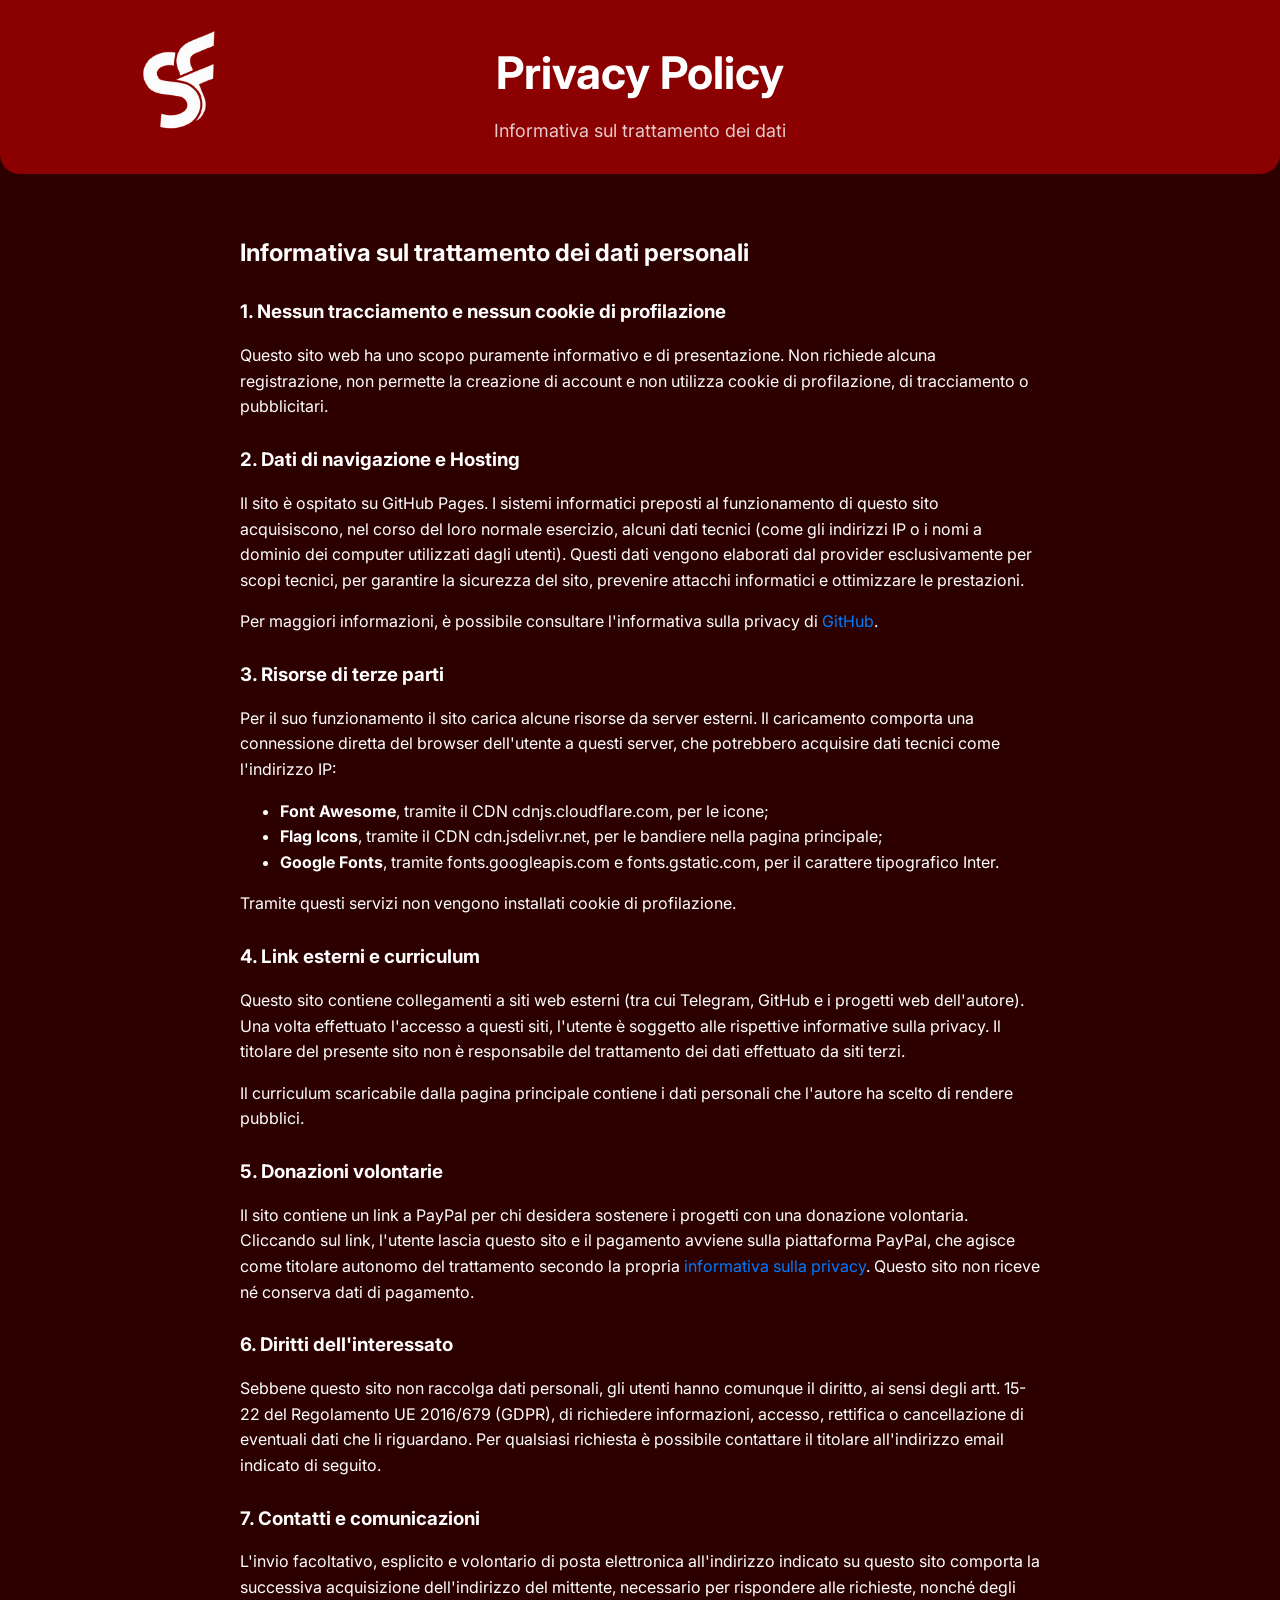
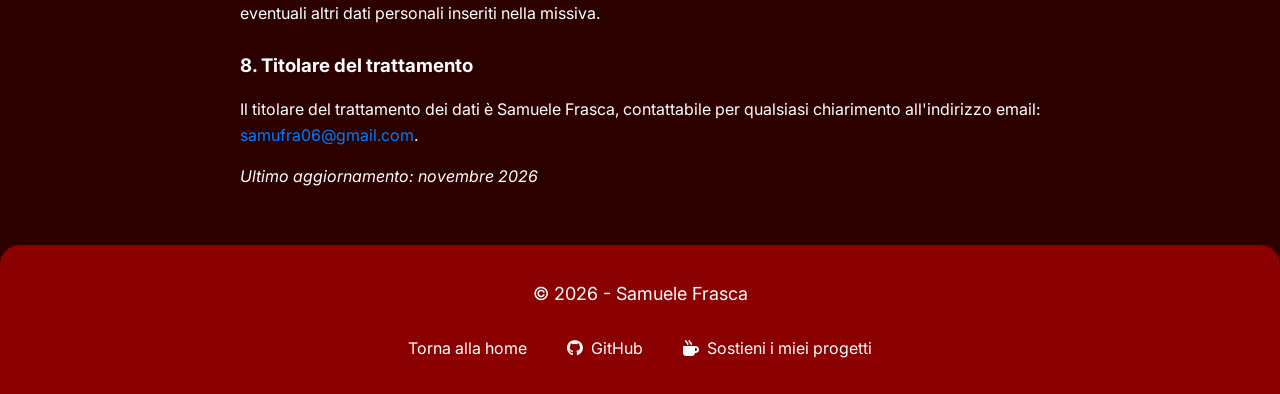
==== privacy.html @ d57e824c "feat: add donation link to footer" ====
<!DOCTYPE html>
<html lang="it">

<head>
    <meta charset="UTF-8">
    <meta name="viewport" content="width=device-width, initial-scale=1.0">

    <title>Informativa sulla Privacy | Samuele Frasca</title>
    <meta name="description"
        content="Informativa sulla privacy del sito di Samuele Frasca: hosting, risorse di terze parti, donazioni volontarie e contatti del titolare.">
    <meta name="robots" content="index,follow">

    <link rel="canonical" href="https://samuelefrasca.github.io/privacy.html">

    <link rel="icon" type="image/png" href="/assets/img/sf_icon.png">
    <link rel="stylesheet" href="/assets/css/style.css">
    <link rel="stylesheet" href="https://cdnjs.cloudflare.com/ajax/libs/font-awesome/6.5.1/css/all.min.css">
    <link rel="preconnect" href="https://fonts.googleapis.com">
    <link rel="preconnect" href="https://fonts.gstatic.com" crossorigin>
    <link href="https://fonts.googleapis.com/css2?family=Inter:wght@300;400;500;600;700&display=swap" rel="stylesheet">
</head>

<body>
    <header>
        <div class="container header">
            <div class="header1">
                <a href="/"><img class="logo" src="/assets/img/sf_logo.png" alt="Logo Samuele Frasca"></a>
            </div>
            <div class="header2">
                <h1 class="title">Privacy Policy</h1>
                <p class="role">Informativa sul trattamento dei dati</p>
            </div>
            <div class="header3"></div>
        </div>
    </header>

    <main class="container" style="padding: 40px 20px; max-width: 800px; margin: 0 auto; line-height: 1.6;">
        <h2 style="margin-bottom: 20px;">Informativa sul trattamento dei dati personali</h2>

        <h3 style="margin-top: 25px; margin-bottom: 10px;">1. Nessun tracciamento e nessun cookie di profilazione</h3>
        <p style="margin-bottom: 15px;">
            Questo sito web ha uno scopo puramente informativo e di presentazione. Non richiede alcuna registrazione,
            non permette la creazione di account e non utilizza cookie di profilazione, di tracciamento o
            pubblicitari.
        </p>

        <h3 style="margin-top: 25px; margin-bottom: 10px;">2. Dati di navigazione e Hosting</h3>
        <p style="margin-bottom: 15px;">
            Il sito è ospitato su GitHub Pages. I sistemi informatici preposti al funzionamento di questo sito
            acquisiscono, nel corso del loro normale esercizio, alcuni dati tecnici (come gli indirizzi IP o i nomi a
            dominio dei computer utilizzati dagli utenti). Questi dati vengono elaborati dal provider esclusivamente
            per scopi tecnici, per garantire la sicurezza del sito, prevenire attacchi informatici e ottimizzare le
            prestazioni.
        </p>
        <p style="margin-bottom: 15px;">
            Per maggiori informazioni, è possibile consultare l'informativa sulla privacy di
            <a href="https://docs.github.com/en/site-policy/privacy-policies/github-general-privacy-statement"
                target="_blank" rel="noopener noreferrer" style="color: var(--primary-color, #007bff);">GitHub</a>.
        </p>

        <h3 style="margin-top: 25px; margin-bottom: 10px;">3. Risorse di terze parti</h3>
        <p style="margin-bottom: 15px;">
            Per il suo funzionamento il sito carica alcune risorse da server esterni. Il caricamento comporta una
            connessione diretta del browser dell'utente a questi server, che potrebbero acquisire dati tecnici come
            l'indirizzo IP:
        </p>
        <ul style="margin-bottom: 15px;">
            <li><strong>Font Awesome</strong>, tramite il CDN cdnjs.cloudflare.com, per le icone;</li>
            <li><strong>Flag Icons</strong>, tramite il CDN cdn.jsdelivr.net, per le bandiere nella pagina
                principale;</li>
            <li><strong>Google Fonts</strong>, tramite fonts.googleapis.com e fonts.gstatic.com, per il carattere
                tipografico Inter.</li>
        </ul>
        <p style="margin-bottom: 15px;">
            Tramite questi servizi non vengono installati cookie di profilazione.
        </p>

        <h3 style="margin-top: 25px; margin-bottom: 10px;">4. Link esterni e curriculum</h3>
        <p style="margin-bottom: 15px;">
            Questo sito contiene collegamenti a siti web esterni (tra cui Telegram, GitHub e i progetti web
            dell'autore). Una volta effettuato l'accesso a questi siti, l'utente è soggetto alle rispettive
            informative sulla privacy. Il titolare del presente sito non è responsabile del trattamento dei dati
            effettuato da siti terzi.
        </p>
        <p style="margin-bottom: 15px;">
            Il curriculum scaricabile dalla pagina principale contiene i dati personali che l'autore ha scelto di
            rendere pubblici.
        </p>

        <h3 style="margin-top: 25px; margin-bottom: 10px;">5. Donazioni volontarie</h3>
        <p style="margin-bottom: 15px;">
            Il sito contiene un link a PayPal per chi desidera sostenere i progetti con una donazione volontaria.
            Cliccando sul link, l'utente lascia questo sito e il pagamento avviene sulla piattaforma PayPal, che
            agisce come titolare autonomo del trattamento secondo la propria
            <a href="https://www.paypal.com/it/webapps/mpp/ua/privacy-full" target="_blank" rel="noopener noreferrer"
                style="color: var(--primary-color, #007bff);">informativa sulla privacy</a>.
            Questo sito non riceve né conserva dati di pagamento.
        </p>

        <h3 style="margin-top: 25px; margin-bottom: 10px;">6. Diritti dell'interessato</h3>
        <p style="margin-bottom: 15px;">
            Sebbene questo sito non raccolga dati personali, gli utenti hanno comunque il diritto, ai sensi degli
            artt. 15-22 del Regolamento UE 2016/679 (GDPR), di richiedere informazioni, accesso, rettifica o
            cancellazione di eventuali dati che li riguardano. Per qualsiasi richiesta è possibile contattare il
            titolare all'indirizzo email indicato di seguito.
        </p>

        <h3 style="margin-top: 25px; margin-bottom: 10px;">7. Contatti e comunicazioni</h3>
        <p style="margin-bottom: 15px;">
            L'invio facoltativo, esplicito e volontario di posta elettronica all'indirizzo indicato su questo sito
            comporta la successiva acquisizione dell'indirizzo del mittente, necessario per rispondere alle
            richieste, nonché degli eventuali altri dati personali inseriti nella missiva.
        </p>

        <h3 style="margin-top: 25px; margin-bottom: 10px;">8. Titolare del trattamento</h3>
        <p style="margin-bottom: 15px;">
            Il titolare del trattamento dei dati è Samuele Frasca, contattabile per qualsiasi chiarimento
            all'indirizzo email:
            <a href="mailto:samufra06@gmail.com" style="color: var(--primary-color, #007bff);">samufra06@gmail.com</a>.
        </p>

        <p style="margin-bottom: 15px;"><em>Ultimo aggiornamento: novembre 2026</em></p>
    </main>

    <footer>
        <div class="container">
            <p class="subtitle-footer">© 2026 - Samuele Frasca</p>
            <div class="contatti">
                <p><a class="contatto-item" href="/">Torna alla home</a></p>
                <p><a class="contatto-item" href="https://github.com/samuelefrasca" target="_blank"
                        rel="noopener noreferrer"><i class="fa-brands fa-github"></i> GitHub</a></p>
                <p><a class="contatto-item" href="https://paypal.me/SamueleFrasca18" target="_blank"
                        rel="noopener noreferrer"><i class="fa-solid fa-mug-hot"></i> Sostieni i miei progetti</a></p>
            </div>
        </div>
    </footer>
</body>

</html>
---- assets/css/style.css ----
:root {
    --bg-main: #2d0000;
    --bg-accent: #8b0000;
    --bg-card: #4a0000;
    --bg-card-hover: #600000;
    --text-light: #ffffff;
    --text-hover: #ffb3b3;
}

html {
    scroll-behavior: smooth;
}

body {
    background-color: var(--bg-main);
    color: var(--text-light);
    font-family: "Inter", sans-serif;
    margin: 0;
    display: flex;
    flex-direction: column;
    min-height: 100vh
}

a {
    color: var(--text-light);
    text-decoration: none;
}

.container {
    max-width: 1080px;
    margin: 0 auto;
}

.logo {
    height: 170px;
}

header {
    background-color: var(--bg-accent);
    border-radius: 0px 0px 20px 20px;
}

.header {
    display: flex;
    justify-content: space-between;
    align-items: center;
}

.header3 {
    width: 170px;
}

main {
    flex-grow: 1;
    padding: 10px 40px;
}


.title {
    text-align: center;
    font-size: 45px;
}

.role {
    margin-top: -10px;
    opacity: .8;
    font-size: 18px;
    text-align: center;
}

.subtitle {
    text-align: center;
}

.presentation {
    background-color: rgba(0, 0, 0, 0.25);
    color: var(--text-light);
    padding: 30px;
    border-radius: 10px;
    display: flex;
    gap: 20px;
    line-height: 1.5;
}

.presentation p {
    flex: 1;
    margin: 0;
}

.curriculum {
    display: block;
    width: fit-content;
    padding: 10px 15px;
    border: 1px solid var(--text-light);
    border-radius: 20px;
    margin: 20px auto;
    transition: .3s;
}

.curriculum:hover {
    background-color: var(--text-light);
    color: var(--bg-main);
}

.pubblicazioni-web {
    display: flex;
    justify-content: space-around;
    margin: 20px 0px;
    gap: 20px;
    text-align: center;
}

.webcard {
    background-color: var(--bg-card);
    border-radius: 20px;
    width: 260px;
    box-shadow: 0 4px 10px rgba(0, 0, 0, .18);
    transition: 0.3s ease;
}

.webcard a {
    display: flex;
    flex-direction: column;
    align-items: center;
    gap: 15px;
    padding: 30px 20px;
    font-weight: bold;
    height: 100%;
    box-sizing: border-box;
}

.webcard img {
    height: 120px;
    object-fit: contain;
}

.webcard:hover {
    background-color: var(--bg-card-hover);
    transform: translateY(-8px);
    box-shadow: 0 15px 35px rgba(0, 0, 0, .45);
}

footer {
    background-color: var(--bg-accent);
    padding: 20px 0px;
    border-radius: 20px 20px 0px 0px;
}

.subtitle-footer {
    text-align: center;
    font-size: 18px;
}

.contatti {
    display: flex;
    justify-content: center;
    gap: 40px;
    margin-top: 15px;
}

.contatto-item {
    color: var(--text-light);
    text-decoration: none;
    font-size: 16px;
    display: flex;
    align-items: center;
    gap: 8px;
    transition: color .3s ease;
}

.contatto-item:hover {
    color: var(--text-hover);
}

@media (max-width: 768px) {
    .header {
        flex-direction: column;
    }

    .header3 {
        display: none;
    }

    main {
        padding: 10px 15px;
    }

    .presentation {
        flex-direction: column;
    }

    .title {
        font-size: 34px;
        margin-top: 0;
    }

    .pubblicazioni-web {
        flex-wrap: wrap;
        gap: 20px;
    }

    .contatti {
        flex-wrap: wrap;
        gap: 20px;
    }
}
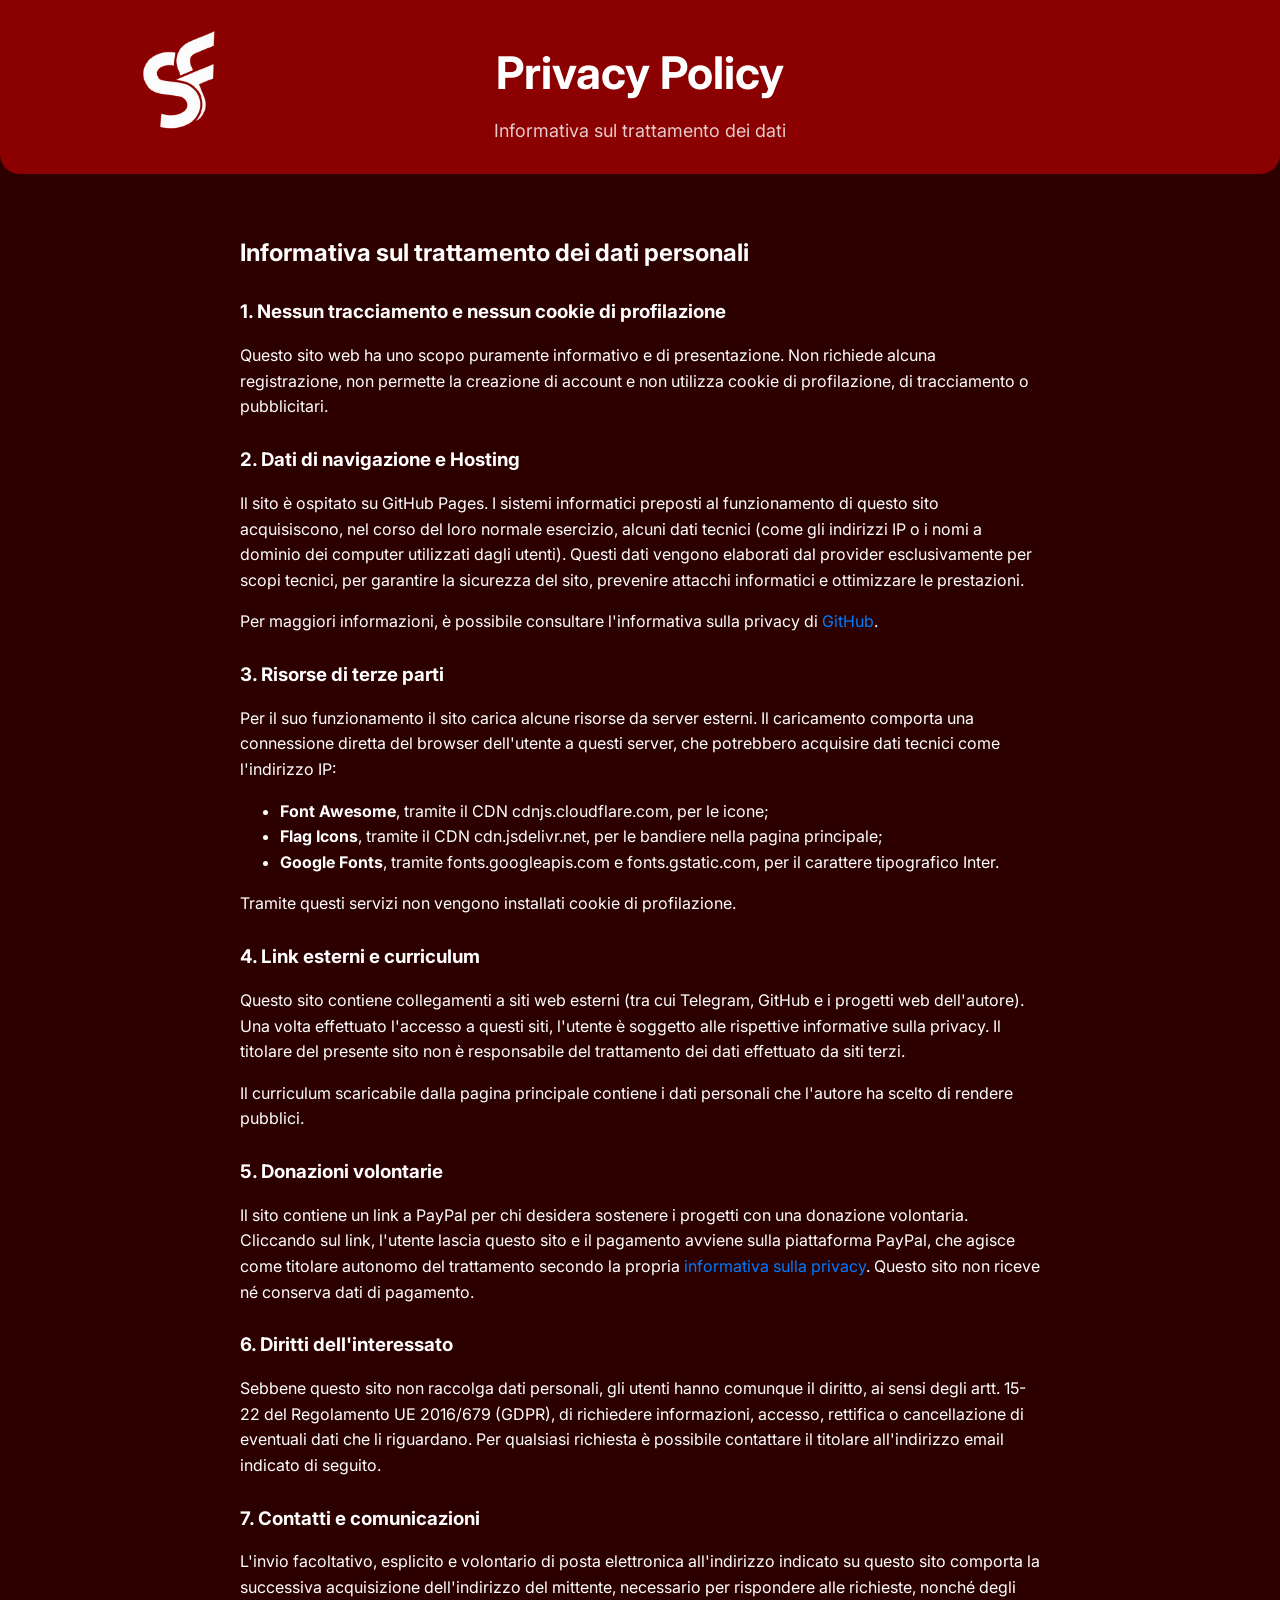
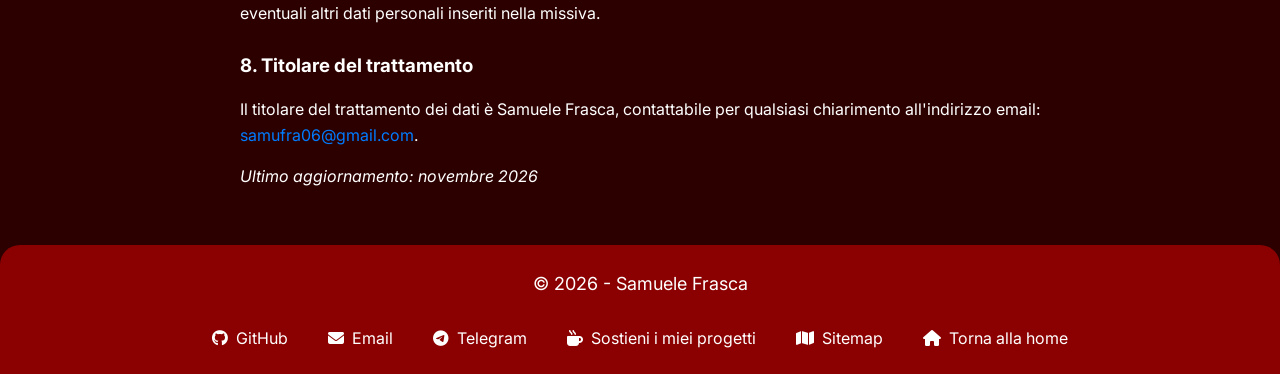
==== commit d8d45ba3: "fix: improve footer and remove title "About me"" ====
--- a/privacy.html
+++ b/privacy.html
@@ -126,11 +126,26 @@
         <div class="container">
             <p class="subtitle-footer">© 2026 - Samuele Frasca</p>
             <div class="contatti">
-                <p><a class="contatto-item" href="/">Torna alla home</a></p>
-                <p><a class="contatto-item" href="https://github.com/samuelefrasca" target="_blank"
-                        rel="noopener noreferrer"><i class="fa-brands fa-github"></i> GitHub</a></p>
-                <p><a class="contatto-item" href="https://paypal.me/SamueleFrasca18" target="_blank"
-                        rel="noopener noreferrer"><i class="fa-solid fa-mug-hot"></i> Sostieni i miei progetti</a></p>
+                <div class="contatti-media">
+                    <p><a class="contatto-item" href="https://github.com/samuelefrasca" target="_blank"
+                            rel="noopener noreferrer"><i class="fa-brands fa-github"></i> GitHub</a></p>
+                    <p><a class="contatto-item" href="mailto:samufra06@gmail.com"><i class="fa-solid fa-envelope"></i>
+                            Email</a></p>
+                    <p><a class="contatto-item" href="https://t.me/samuelefrasca" target="_blank"
+                            rel="noopener noreferrer"><i class="fa-brands fa-telegram"></i> Telegram</a></p>
+                </div>
+                <div class="contatti-media">
+                    <p><a class="contatto-item" href="https://paypal.me/SamueleFrasca18" target="_blank"
+                            rel="noopener noreferrer"><i class="fa-solid fa-mug-hot"></i> Sostieni i miei progetti</a>
+                    </p>
+                </div>
+                <div class="contatti-media">
+                    <p><a class="contatto-item" href="/sitemap.html"><i class="fa-solid fa-map"></i> Sitemap</a>
+                    </p>
+                    <p><a class="contatto-item" href="/"><i class="fa-solid fa-house"></i>
+                            Torna alla home</a>
+                    </p>
+                </div>
             </div>
         </div>
     </footer>
--- a/assets/css/style.css
+++ b/assets/css/style.css
@@ -16,6 +16,7 @@
     color: var(--text-light);
     font-family: "Inter", sans-serif;
     margin: 0;
+    padding: 0;
     display: flex;
     flex-direction: column;
     min-height: 100vh
@@ -142,7 +143,7 @@
 
 footer {
     background-color: var(--bg-accent);
-    padding: 20px 0px;
+    padding: 10px 0px;
     border-radius: 20px 20px 0px 0px;
 }
 
@@ -151,11 +152,10 @@
     font-size: 18px;
 }
 
-.contatti {
+.contatti, .contatti-media {
     display: flex;
     justify-content: center;
     gap: 40px;
-    margin-top: 15px;
 }
 
 .contatto-item {
@@ -199,8 +199,18 @@
         gap: 20px;
     }
 
+    .contatti-media {
+        flex-direction: row;
+    }
+
     .contatti {
-        flex-wrap: wrap;
-        gap: 20px;
+        flex-direction: column;
+        align-items: center;
+        gap: 0;
+    }
+    
+    .contatto-item {
+        margin: 0;
+        padding: 0;
     }
 }
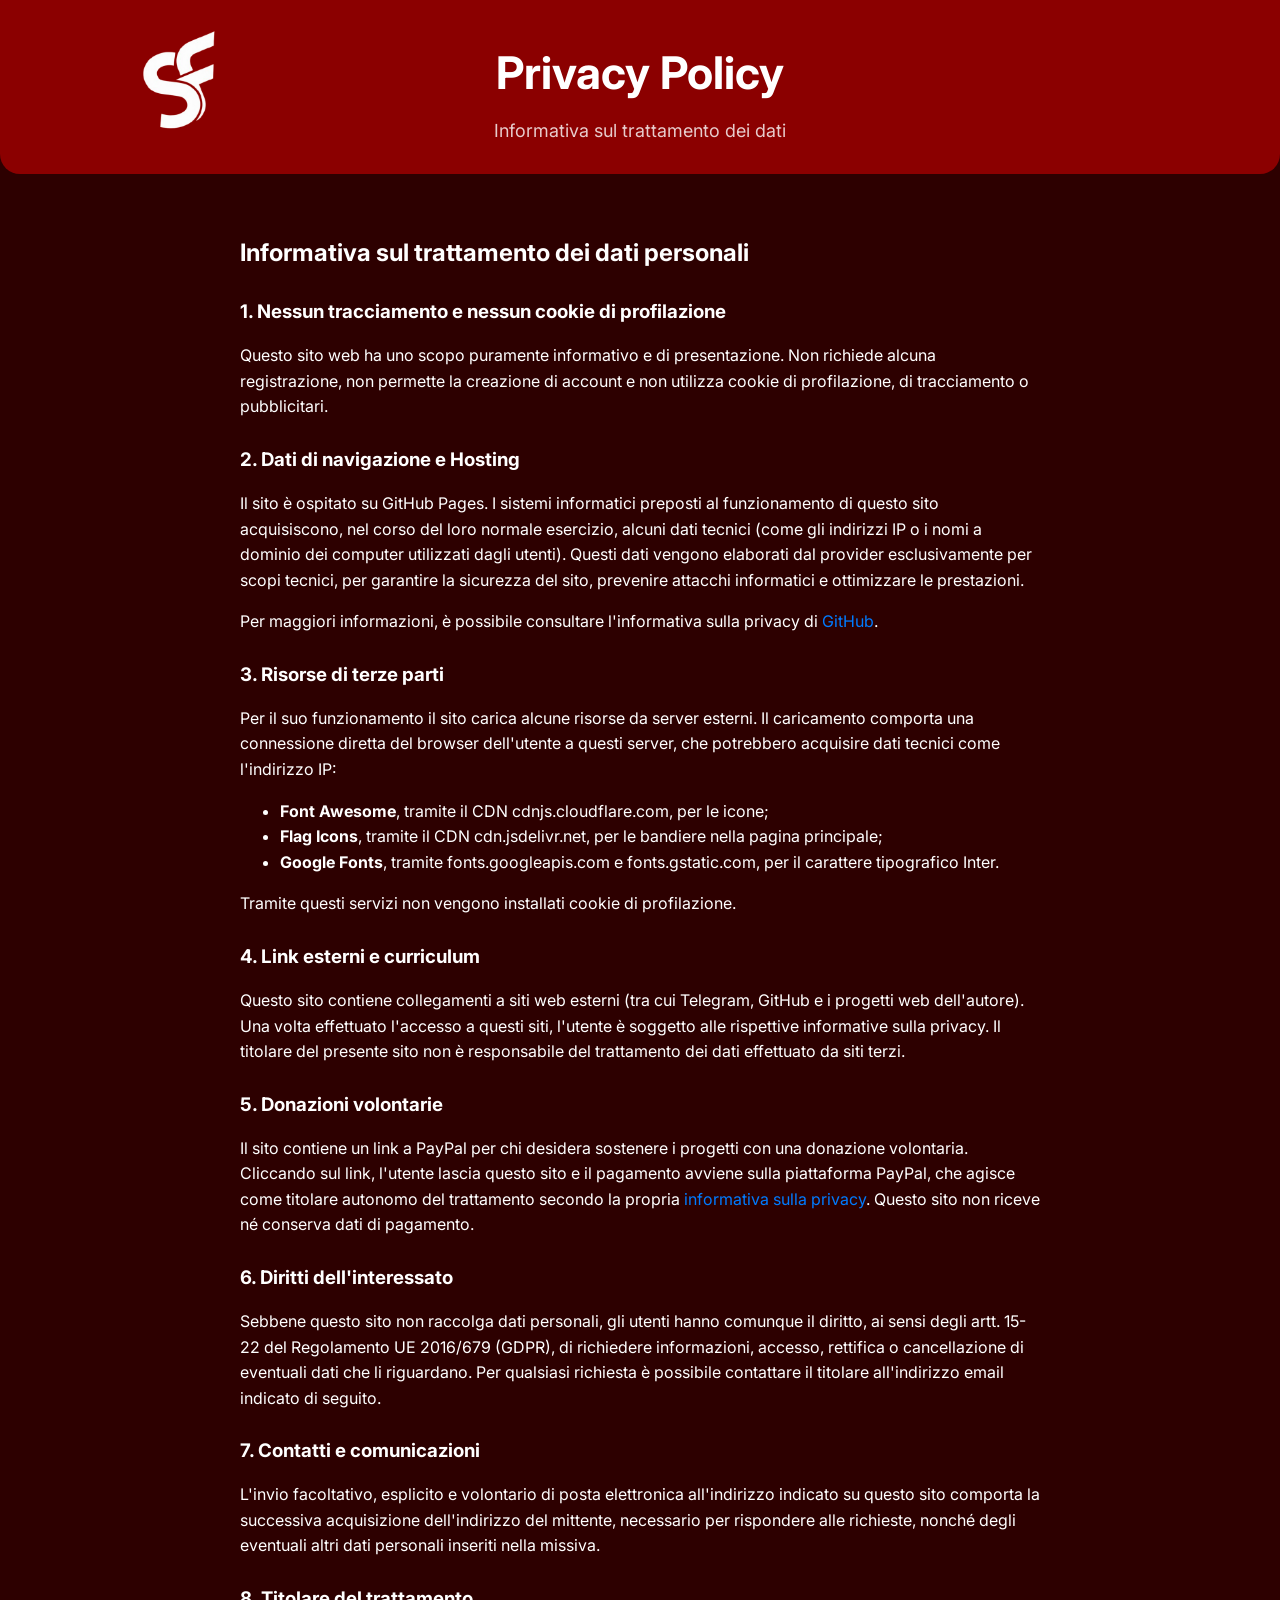
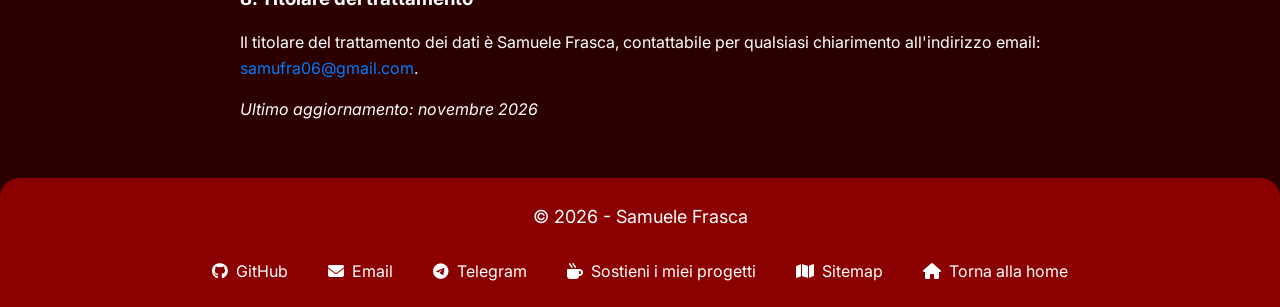
==== commit 9e78ca1a: "fix: remove cv phrase from privacy policy" ====
--- a/privacy.html
+++ b/privacy.html
@@ -82,10 +82,6 @@
             informative sulla privacy. Il titolare del presente sito non è responsabile del trattamento dei dati
             effettuato da siti terzi.
         </p>
-        <p style="margin-bottom: 15px;">
-            Il curriculum scaricabile dalla pagina principale contiene i dati personali che l'autore ha scelto di
-            rendere pubblici.
-        </p>
 
         <h3 style="margin-top: 25px; margin-bottom: 10px;">5. Donazioni volontarie</h3>
         <p style="margin-bottom: 15px;">
@@ -140,7 +136,7 @@
                     </p>
                 </div>
                 <div class="contatti-media">
-                    <p><a class="contatto-item" href="/sitemap.html"><i class="fa-solid fa-map"></i> Sitemap</a>
+                    <p><a class="contatto-item" href="/sitemap.xml"><i class="fa-solid fa-map"></i> Sitemap</a>
                     </p>
                     <p><a class="contatto-item" href="/"><i class="fa-solid fa-house"></i>
                             Torna alla home</a>
